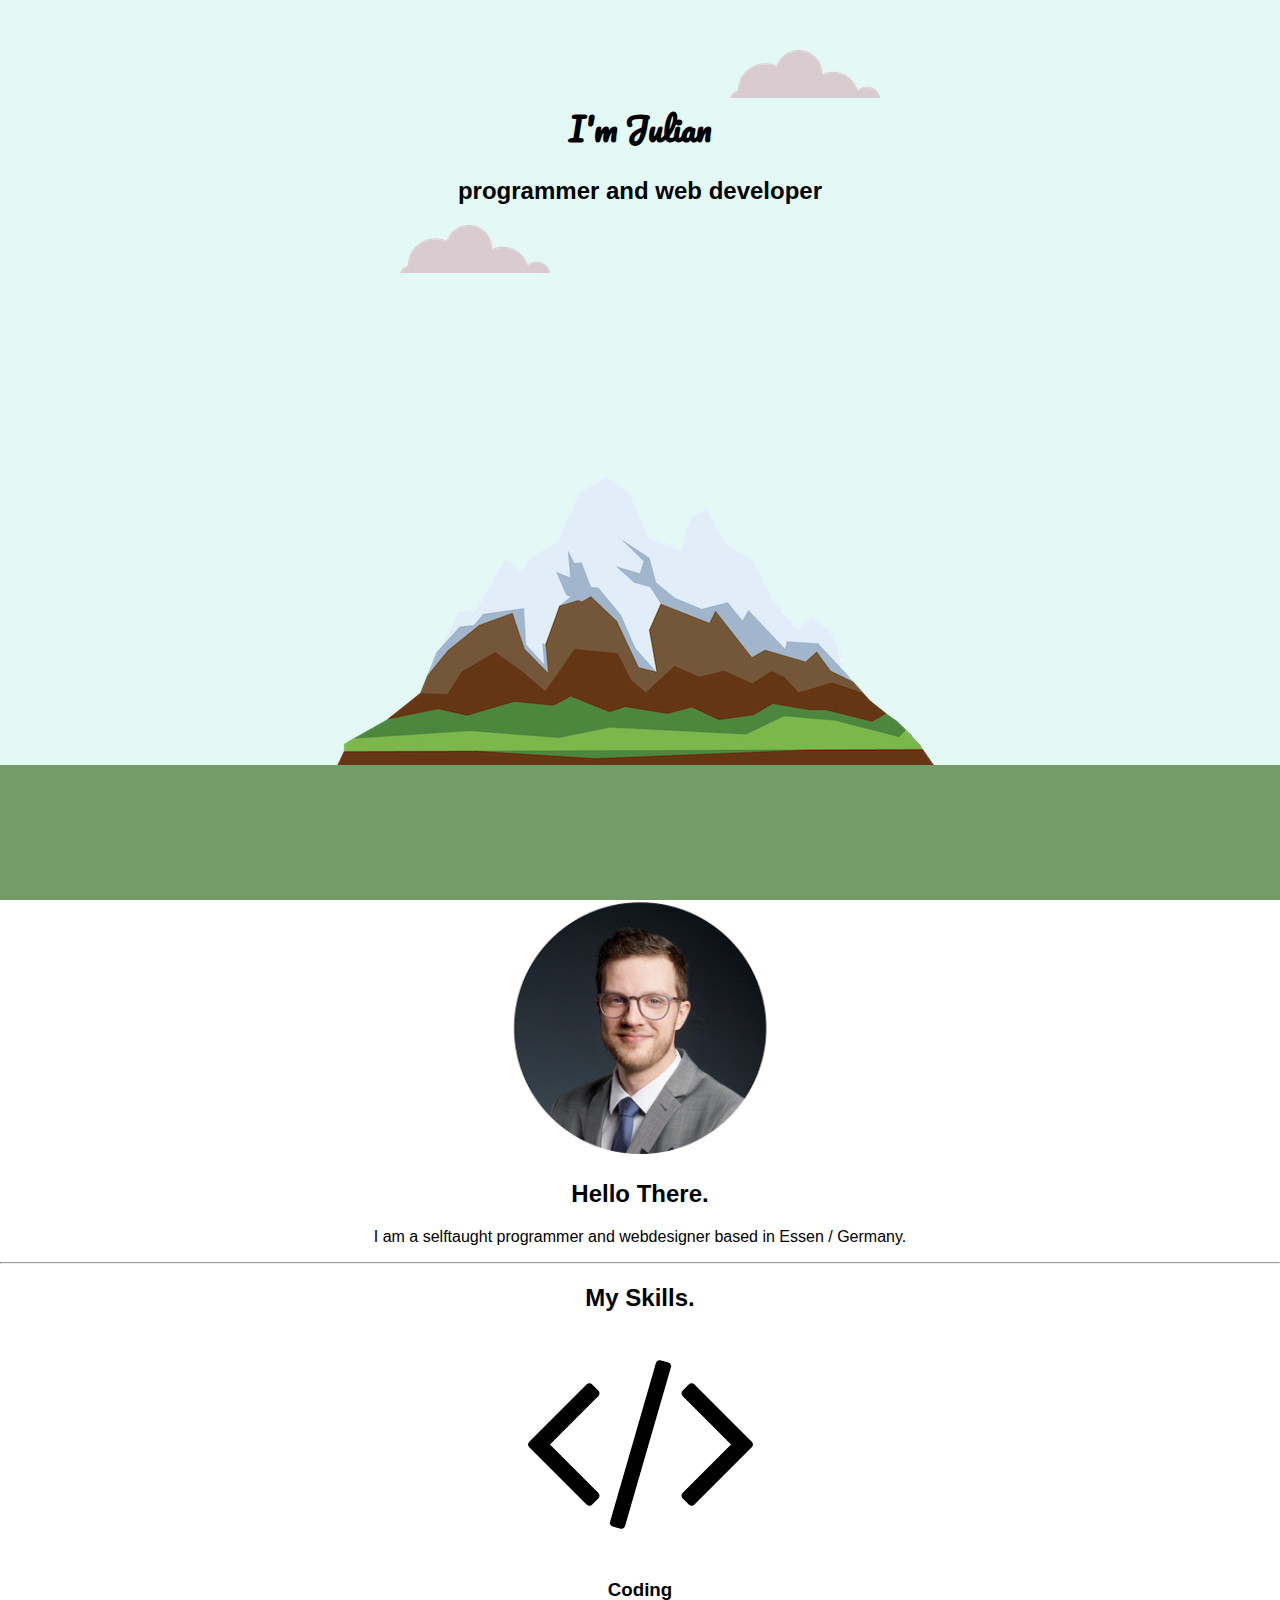
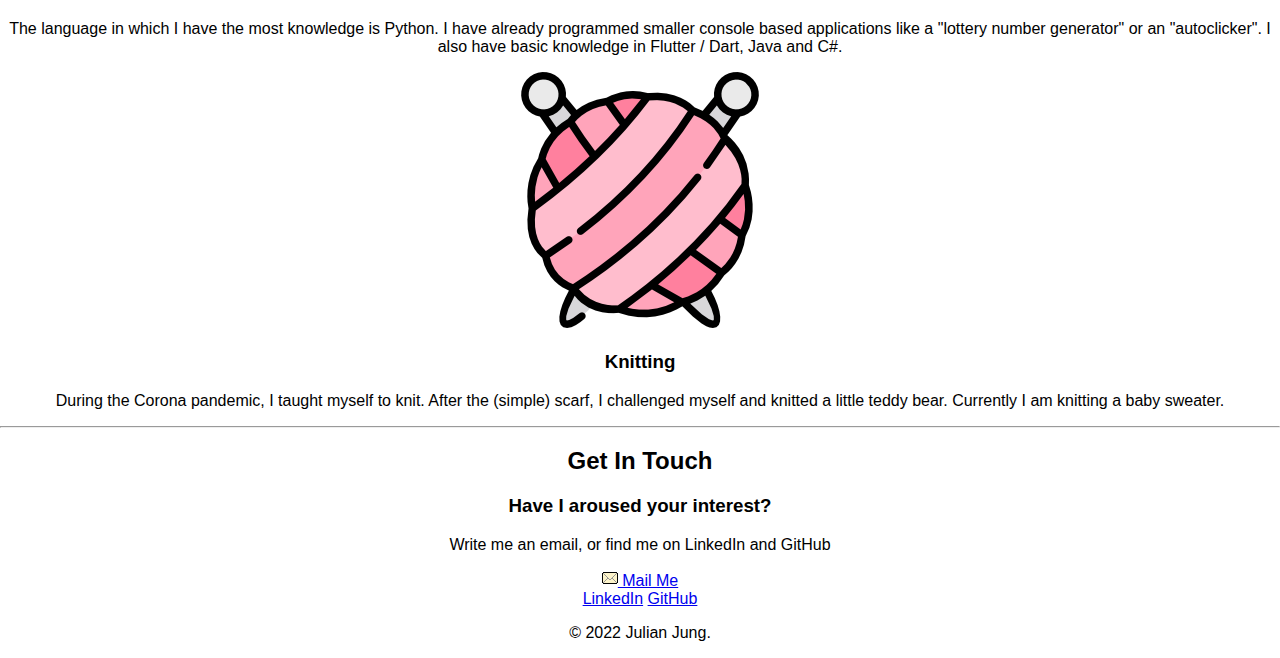
==== CSS - My Site/index.html @ 259ab979 "Update index.html" ====
<!DOCTYPE html>
<html>

<head>
  <meta charset="utf-8">
  <title>Julian Jung</title>
  <link rel="stylesheet" href="css/styles.css">
  <link rel="icon" href="images/favicon.ico">
  <link rel="preconnect" href="https://fonts.googleapis.com">
  <link rel="preconnect" href="https://fonts.gstatic.com" crossorigin>
  <link href="https://fonts.googleapis.com/css2?family=Pacifico&display=swap" rel="stylesheet">
</head>

<body>
  <div class="top-container">
    <img class="top-cloud" src="images/cloud.png" alt="">
    <h1>I'm Julian</h1>
    <h2>programmer and web developer</h2>
    <img class="bot-cloud" src="images/cloud.png" alt="">
    <img class="mountain" src="images/mountain.png" alt="">
    <div class="land"> </div>
  </div>
  <div class="middle-container">
    <div class="profile">
      <img class="profile-img" src="images/profile.png" alt="profile-img">
      <h2>Hello There.</h2>
      <p>I am a selftaught programmer and webdesigner based in Essen / Germany.</p>
    </div>
    <hr>
    <div class="skills">
      <h2>My Skills.</h2>
      <div class="skill-row">
        <img class="code-img" src="images/code.png" alt="skill-img">
        <h3>Coding</h3>
        <p>The language in which I have the most knowledge is Python.
          I have already programmed smaller console based applications like a "lottery number generator" or an "autoclicker".
          I also have basic knowledge in Flutter / Dart, Java and C#.</p>
      </div>
      <div class="skill-row">
        <img class="" src="images/knitting.png" alt="ball-of-wool">
        <h3>Knitting</h3>
        <p>During the Corona pandemic, I taught myself to knit.
          After the (simple) scarf, I challenged myself and knitted a little teddy bear.
          Currently I am knitting a baby sweater.</p>
      </div>
    </div>
    <hr>
    <div class="contact-me">
      <h2>Get In Touch</h2>
      <h3>Have I aroused your interest?</h3>
      <p>Write me an email, or find me on LinkedIn and GitHub</p>
      <a class="btn" href="mailto:name@email.com">
        <img src="images/mail.ico" alt="">
        Mail Me
      </a>
    </div>
  </div>
  <div class="bottom-container">
    <a class="footer-link" href="https://www.linkedin.com/">LinkedIn</a>
    <a class="footer-link" href="https://github.com/KingJules92">GitHub</a>
    <p>© 2022 Julian Jung.</p>
  </div>

</body>

</html>
---- CSS - My Site/css/styles.css ----
body {
  margin: 0;
  text-align: center;
  font-family: tahoma, sans-serif;
}

h1 {
  margin-top: 0;
  padding-top: 100px;
  font-family: 'Pacifico', cursive;
}

.top-container {
  background-color: #E4F9F5;
  margin-left: 0;
  margin-right: 0;
  position: relative;
  height: 100vh;
}

.mountain {
  position: absolute;
  bottom: 15vh;
  right: 27vw;
}

.land {
  height: 15vh;
  width: 100%;
  background: #739C69;
  position: absolute;
  bottom: 0;
}

.bot-cloud {
  position: absolute;
  left: 400px;
}

.top-cloud {
  position: absolute;
  right: 400px;
  top: 50px;
}

.profile-img {
  height: 256px;
}

.python-img {
  width: 256px
}

/* Colors:
#E4F9F5
#30E3CA
#11999E
#40514E
*/
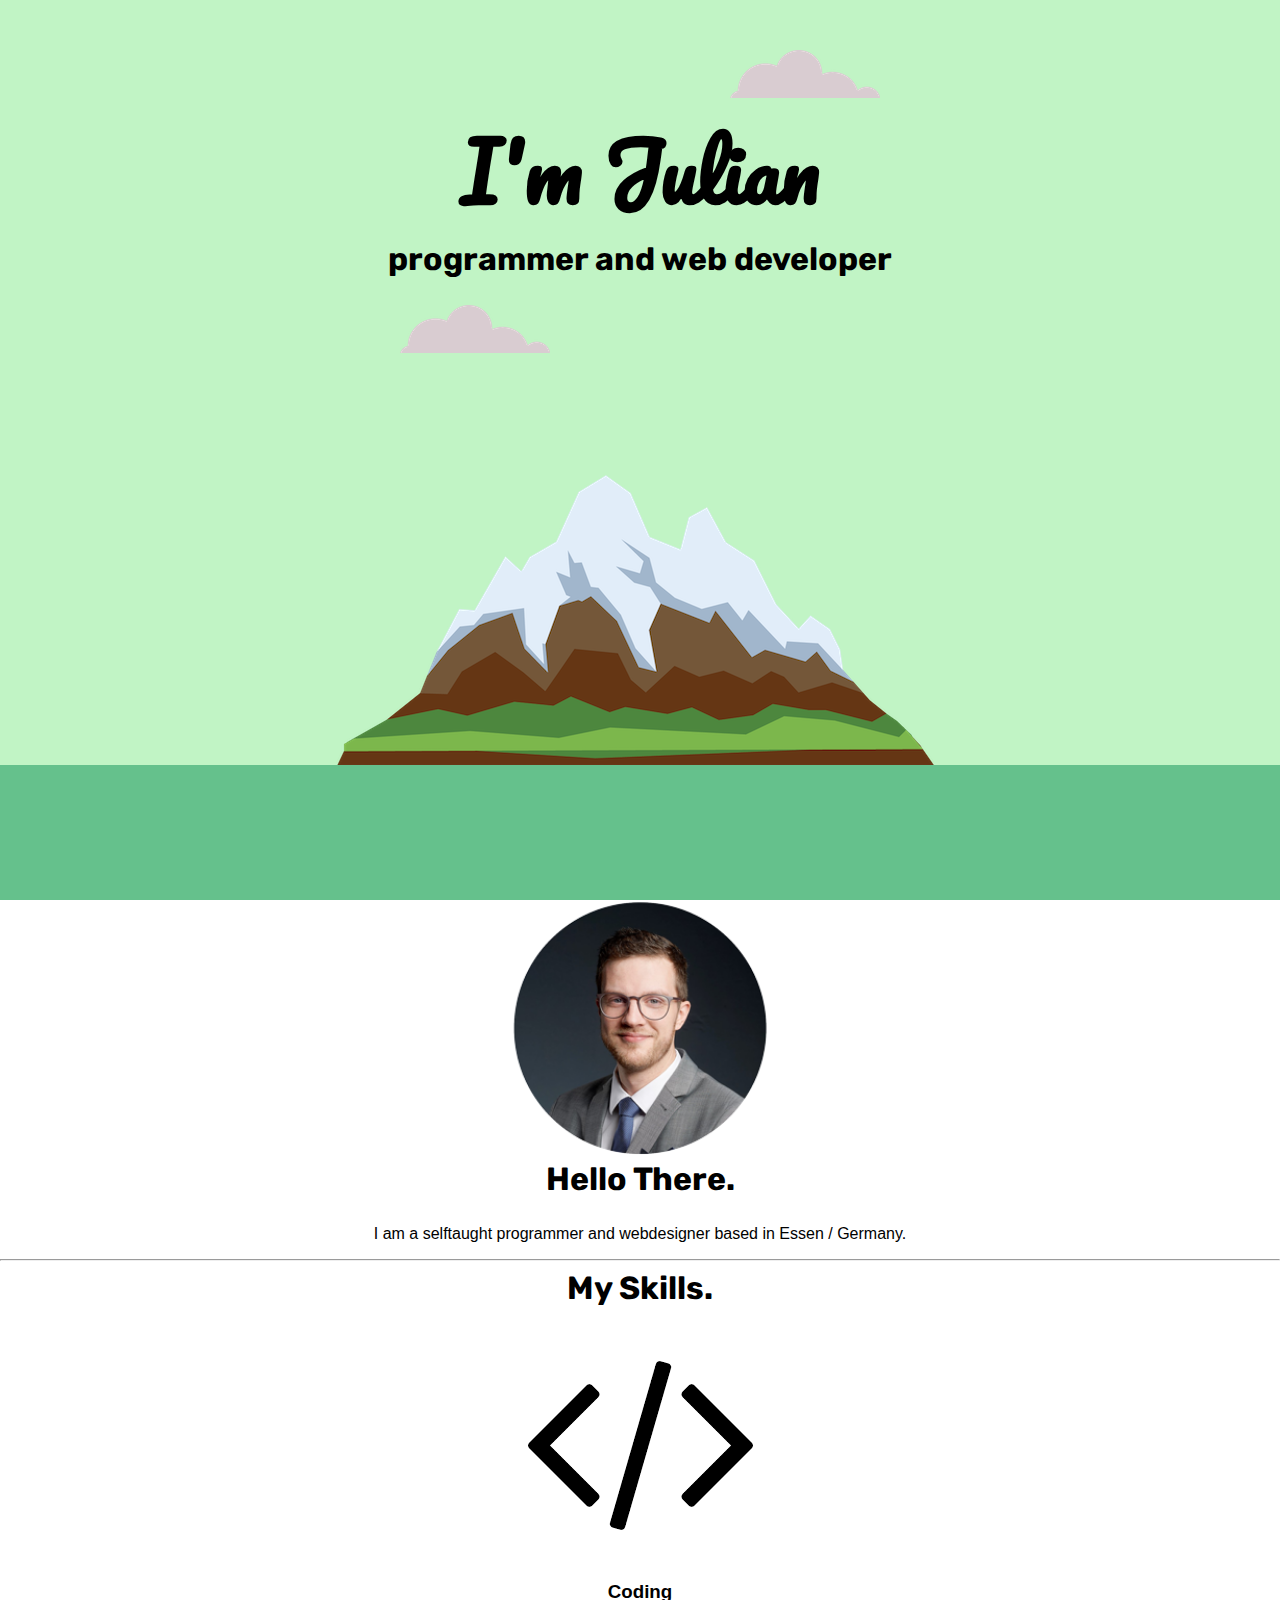
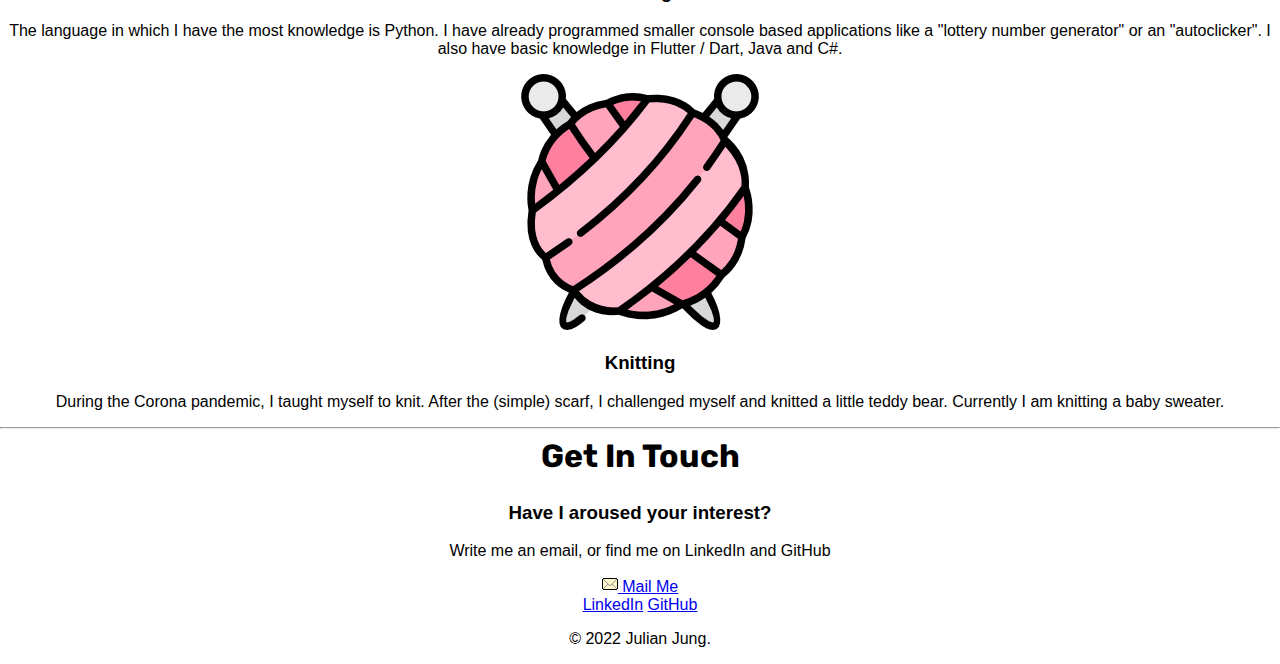
==== commit 61df8b14: "Fonts" ====
--- a/CSS - My Site/index.html
+++ b/CSS - My Site/index.html
@@ -9,7 +9,7 @@
   <link rel="preconnect" href="https://fonts.googleapis.com">
   <link rel="preconnect" href="https://fonts.gstatic.com" crossorigin>
   <link href="https://fonts.googleapis.com/css2?family=Pacifico&display=swap" rel="stylesheet">
-</head>
+  <link href="https://fonts.googleapis.com/css2?family=Rubik&display=swap" rel="stylesheet"></head>
 
 <body>
   <div class="top-container">
--- a/CSS - My Site/css/styles.css
+++ b/CSS - My Site/css/styles.css
@@ -6,12 +6,20 @@
 
 h1 {
   margin-top: 0;
+  margin-bottom: 0;
   padding-top: 100px;
   font-family: 'Pacifico', cursive;
+  font-size: 5em;
+}
+
+h2 {
+  margin-top: 0;
+  font-family: 'Rubik', sans-serif;
+  font-size: 2em;
 }
 
 .top-container {
-  background-color: #E4F9F5;
+  background-color: #C1F4C5;
   margin-left: 0;
   margin-right: 0;
   position: relative;
@@ -27,7 +35,7 @@
 .land {
   height: 15vh;
   width: 100%;
-  background: #739C69;
+  background: #65C18C;
   position: absolute;
   bottom: 0;
 }
@@ -52,8 +60,8 @@
 }
 
 /* Colors:
-#E4F9F5
-#30E3CA
-#11999E
-#40514E
+#65C18C
+#C1F4C5
+#FFBED8
+#FF7BA9
 */
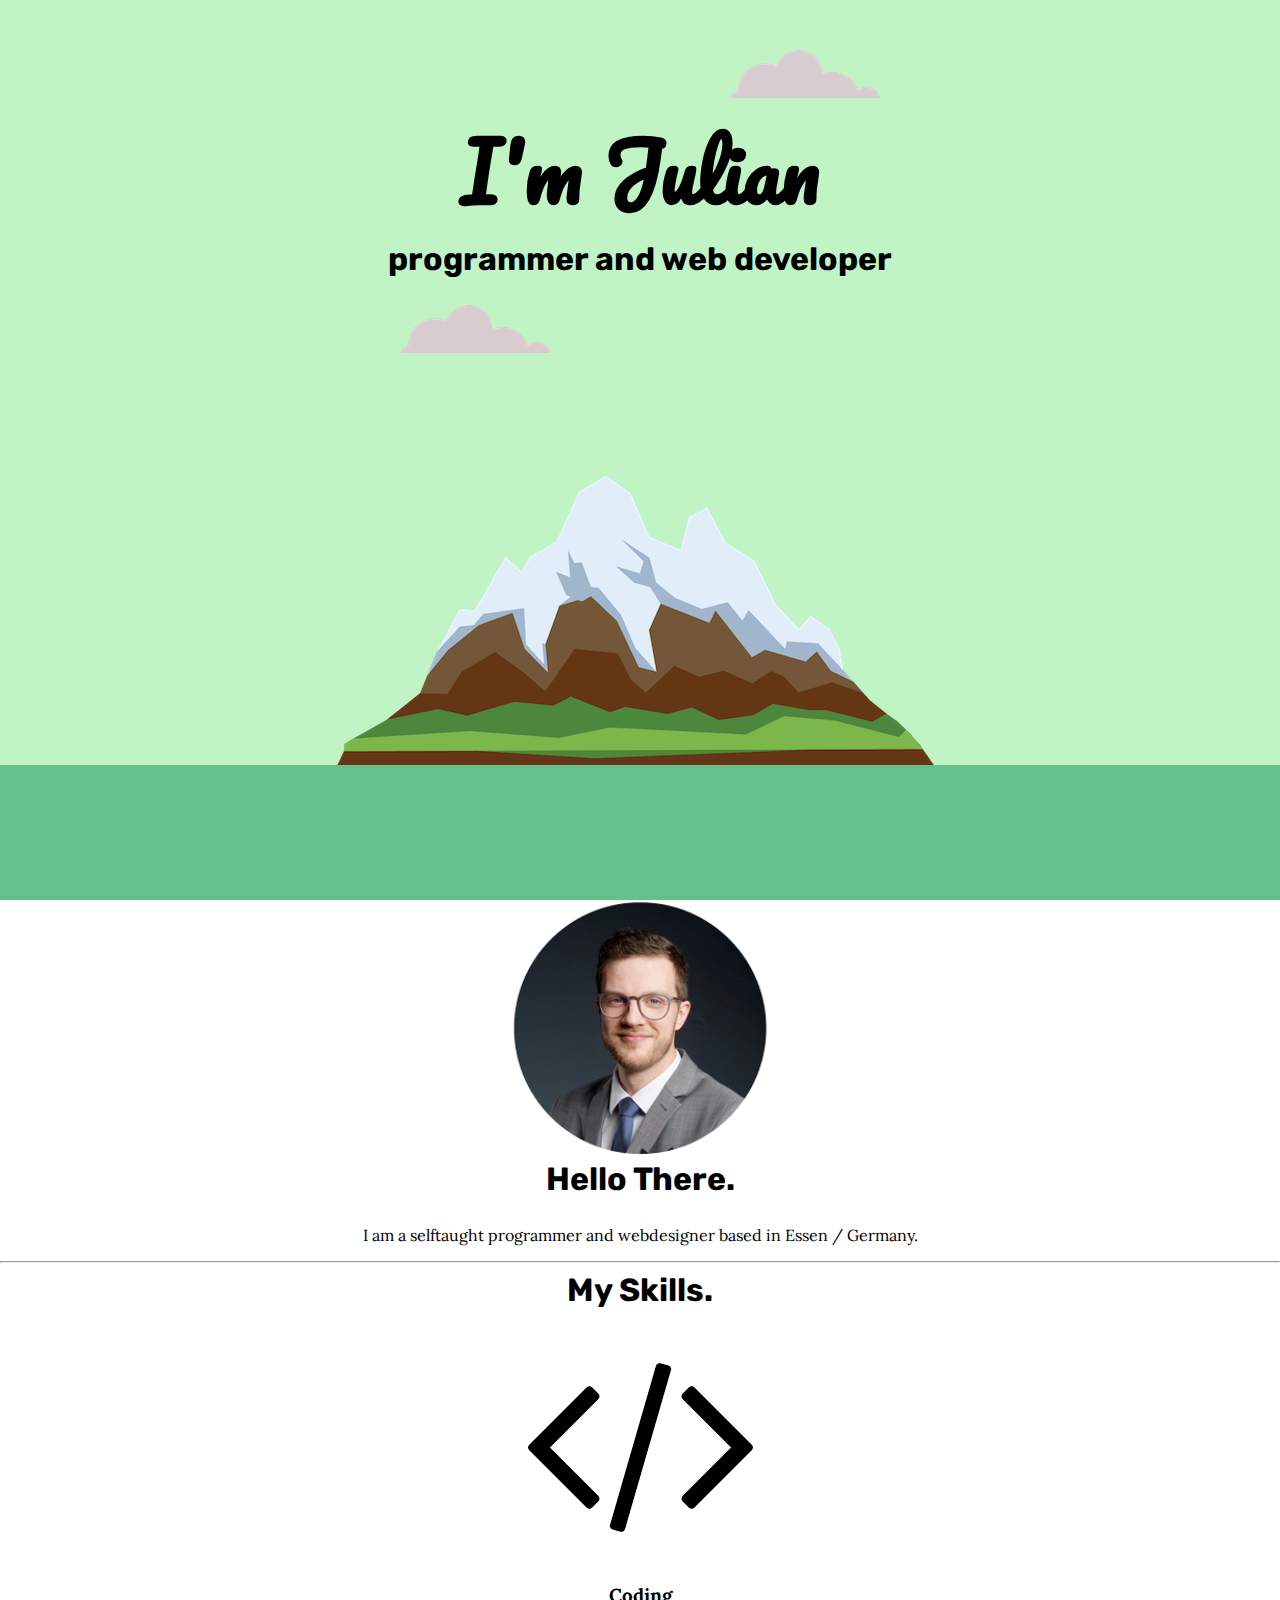
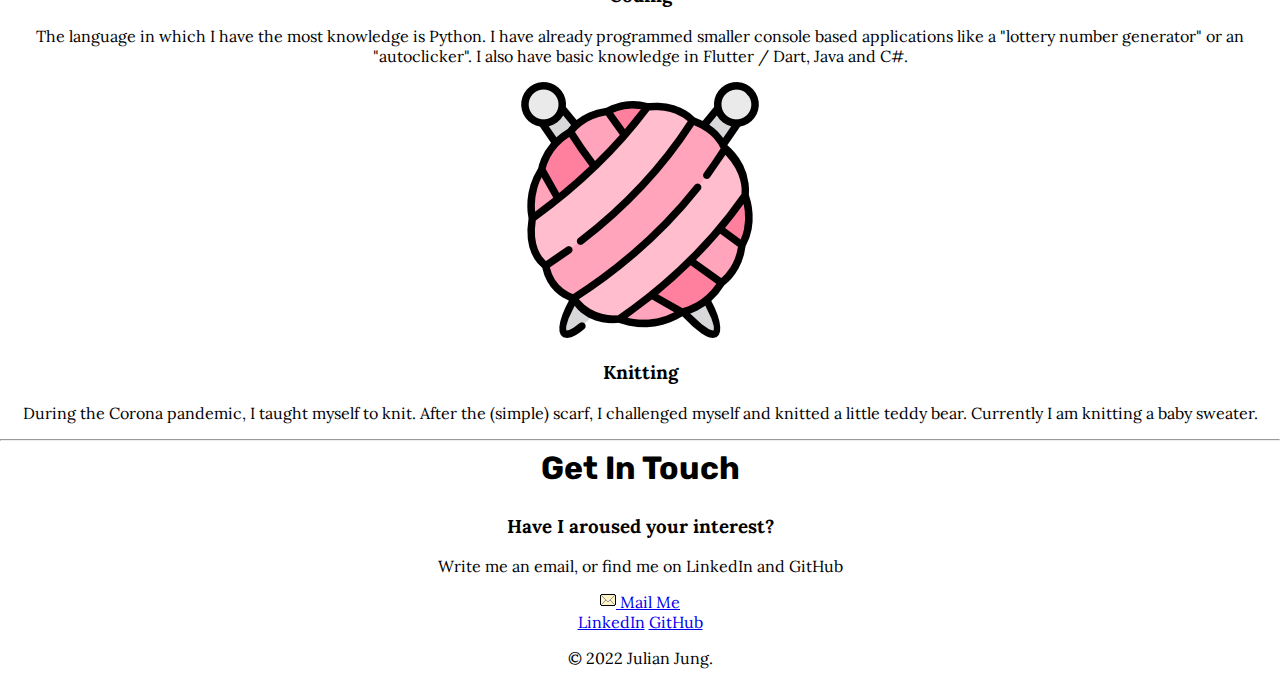
==== commit 05e00770: "More Fonts" ====
--- a/CSS - My Site/index.html
+++ b/CSS - My Site/index.html
@@ -9,7 +9,10 @@
   <link rel="preconnect" href="https://fonts.googleapis.com">
   <link rel="preconnect" href="https://fonts.gstatic.com" crossorigin>
   <link href="https://fonts.googleapis.com/css2?family=Pacifico&display=swap" rel="stylesheet">
-  <link href="https://fonts.googleapis.com/css2?family=Rubik&display=swap" rel="stylesheet"></head>
+  <link href="https://fonts.googleapis.com/css2?family=Rubik&display=swap" rel="stylesheet">
+  <link href="https://fonts.googleapis.com/css2?family=Lora&display=swap" rel="stylesheet">
+
+</head>
 
 <body>
   <div class="top-container">
--- a/CSS - My Site/css/styles.css
+++ b/CSS - My Site/css/styles.css
@@ -1,7 +1,7 @@
 body {
   margin: 0;
   text-align: center;
-  font-family: tahoma, sans-serif;
+  font-family: 'Lora', serif;
 }
 
 h1 {
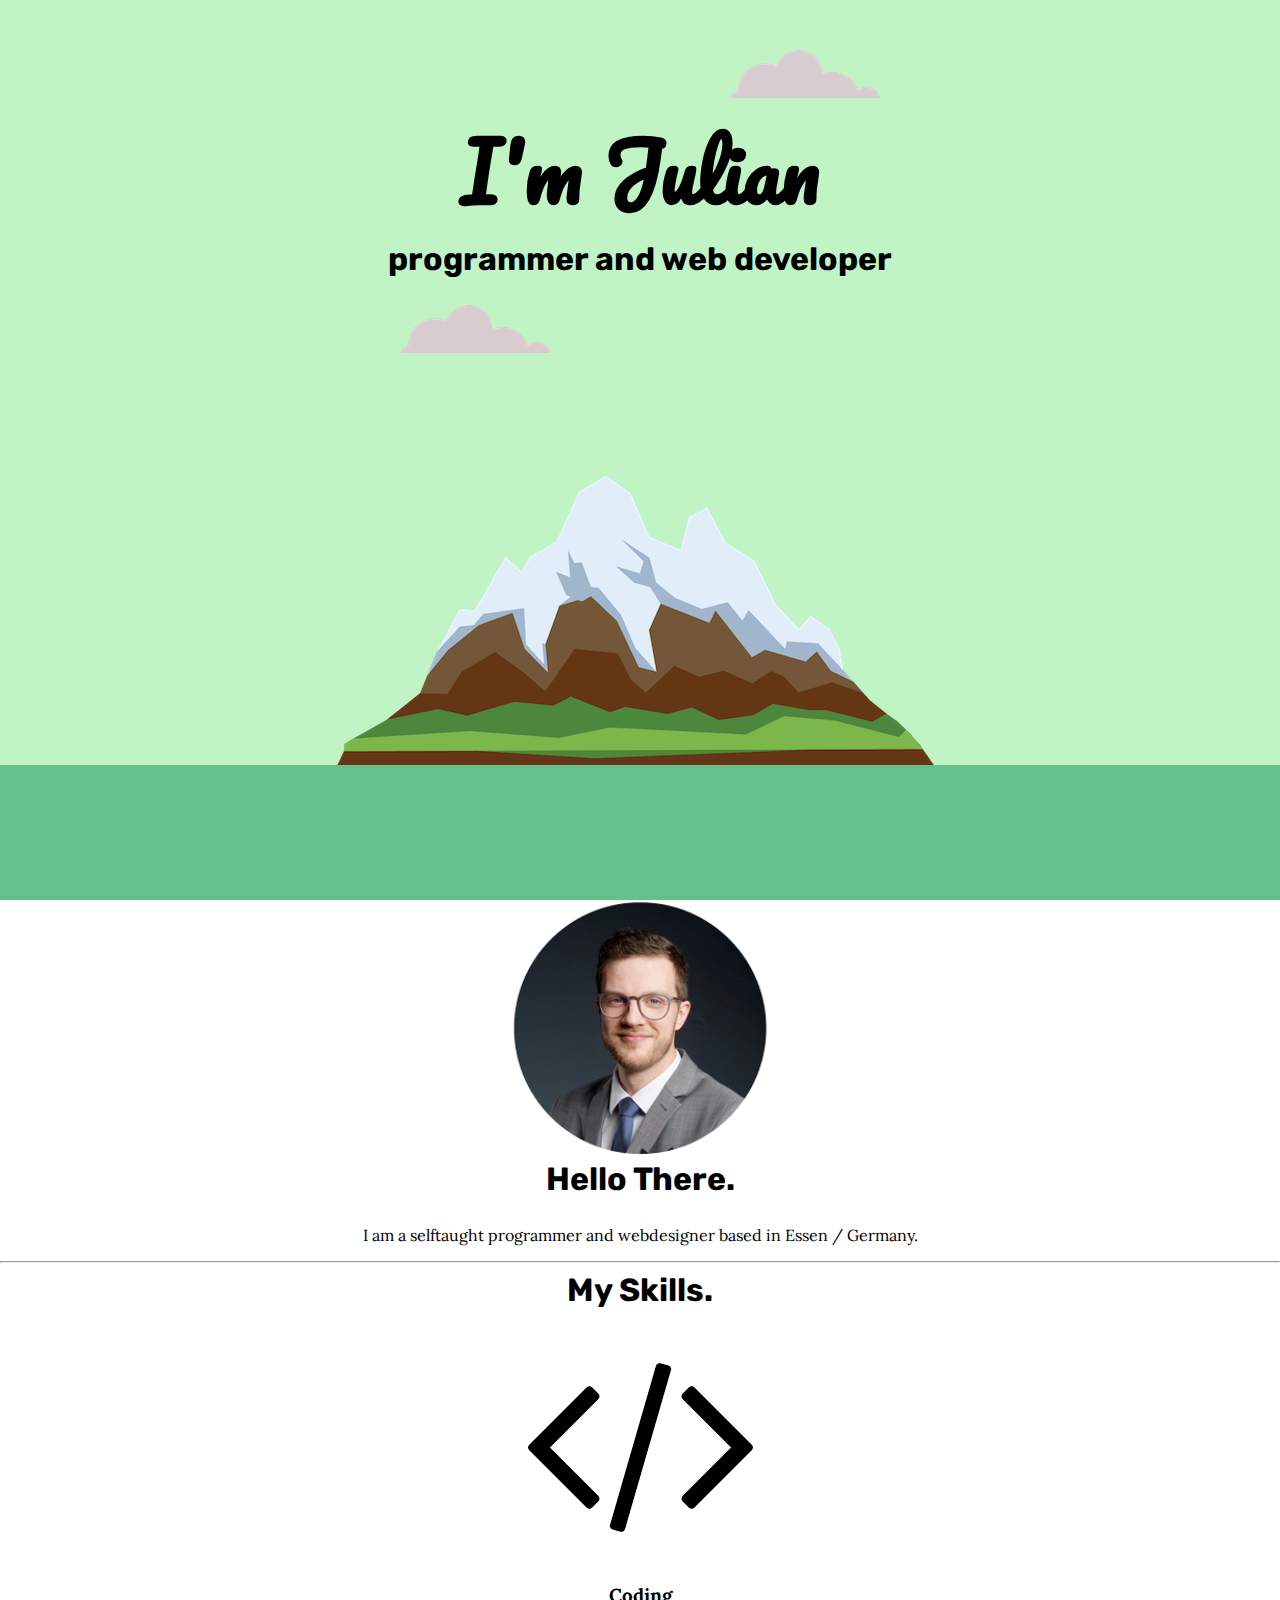
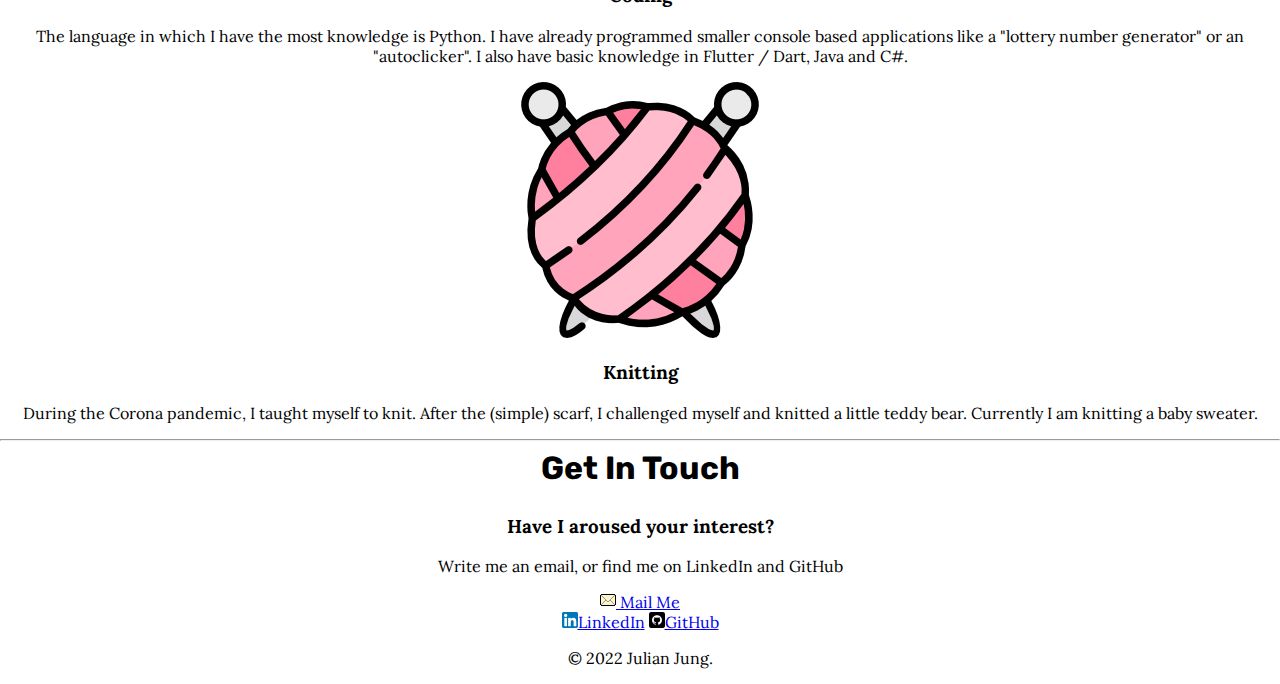
==== commit 056e7a0a: "Icons" ====
--- a/CSS - My Site/index.html
+++ b/CSS - My Site/index.html
@@ -5,7 +5,7 @@
   <meta charset="utf-8">
   <title>Julian Jung</title>
   <link rel="stylesheet" href="css/styles.css">
-  <link rel="icon" href="images/favicon.ico">
+  <link rel="icon" href="images/icons/favicon.ico">
   <link rel="preconnect" href="https://fonts.googleapis.com">
   <link rel="preconnect" href="https://fonts.gstatic.com" crossorigin>
   <link href="https://fonts.googleapis.com/css2?family=Pacifico&display=swap" rel="stylesheet">
@@ -53,14 +53,14 @@
       <h3>Have I aroused your interest?</h3>
       <p>Write me an email, or find me on LinkedIn and GitHub</p>
       <a class="btn" href="mailto:name@email.com">
-        <img src="images/mail.ico" alt="">
+        <img src="images/icons/mail.ico" alt="">
         Mail Me
       </a>
     </div>
   </div>
   <div class="bottom-container">
-    <a class="footer-link" href="https://www.linkedin.com/">LinkedIn</a>
-    <a class="footer-link" href="https://github.com/KingJules92">GitHub</a>
+    <a class="footer-link" href="https://www.linkedin.com/"><img src="images/icons/linkedin.png" alt="">LinkedIn</a>
+    <a class="footer-link" href="https://github.com/KingJules92"><img src="images/icons/github.png" alt="">GitHub</a>
     <p>© 2022 Julian Jung.</p>
   </div>
 
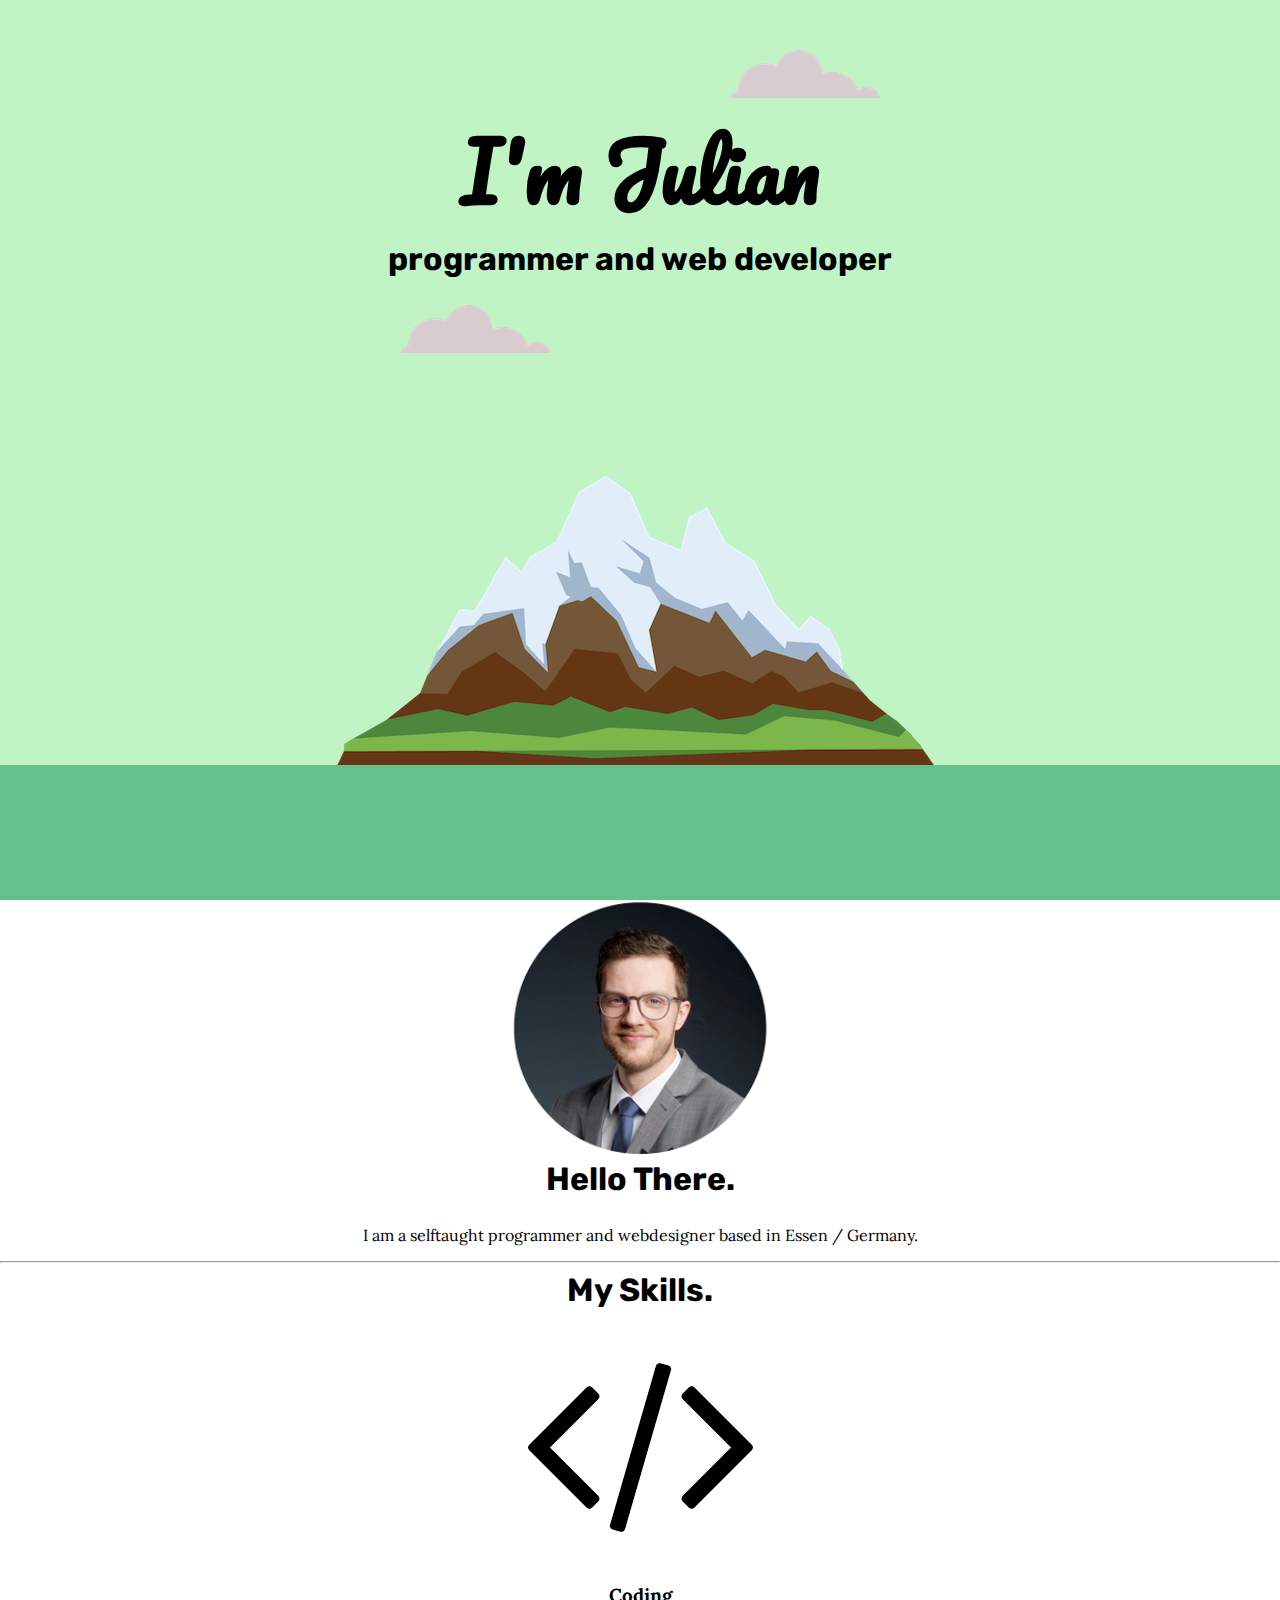
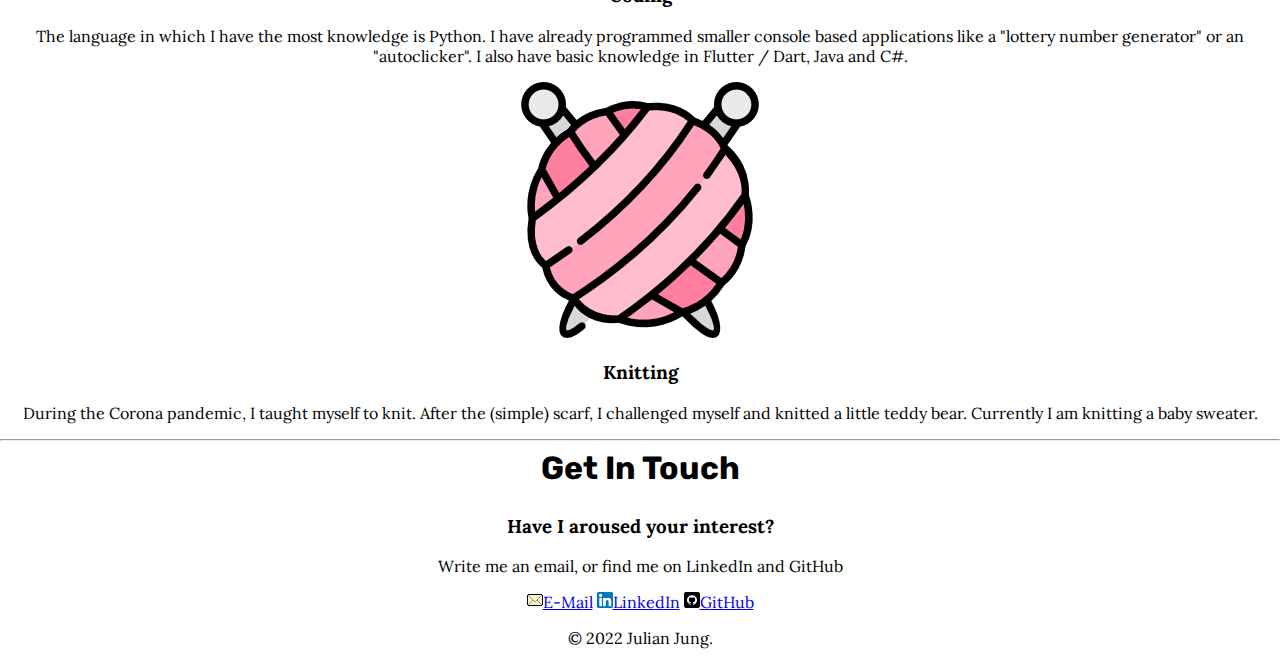
==== commit 3f36f088: "Update index.html" ====
--- a/CSS - My Site/index.html
+++ b/CSS - My Site/index.html
@@ -52,13 +52,10 @@
       <h2>Get In Touch</h2>
       <h3>Have I aroused your interest?</h3>
       <p>Write me an email, or find me on LinkedIn and GitHub</p>
-      <a class="btn" href="mailto:name@email.com">
-        <img src="images/icons/mail.ico" alt="">
-        Mail Me
-      </a>
     </div>
   </div>
   <div class="bottom-container">
+    <a class="btn" href="mailto:name@email.com"> <img src="images/icons/mail.ico" alt="">E-Mail</a>
     <a class="footer-link" href="https://www.linkedin.com/"><img src="images/icons/linkedin.png" alt="">LinkedIn</a>
     <a class="footer-link" href="https://github.com/KingJules92"><img src="images/icons/github.png" alt="">GitHub</a>
     <p>© 2022 Julian Jung.</p>
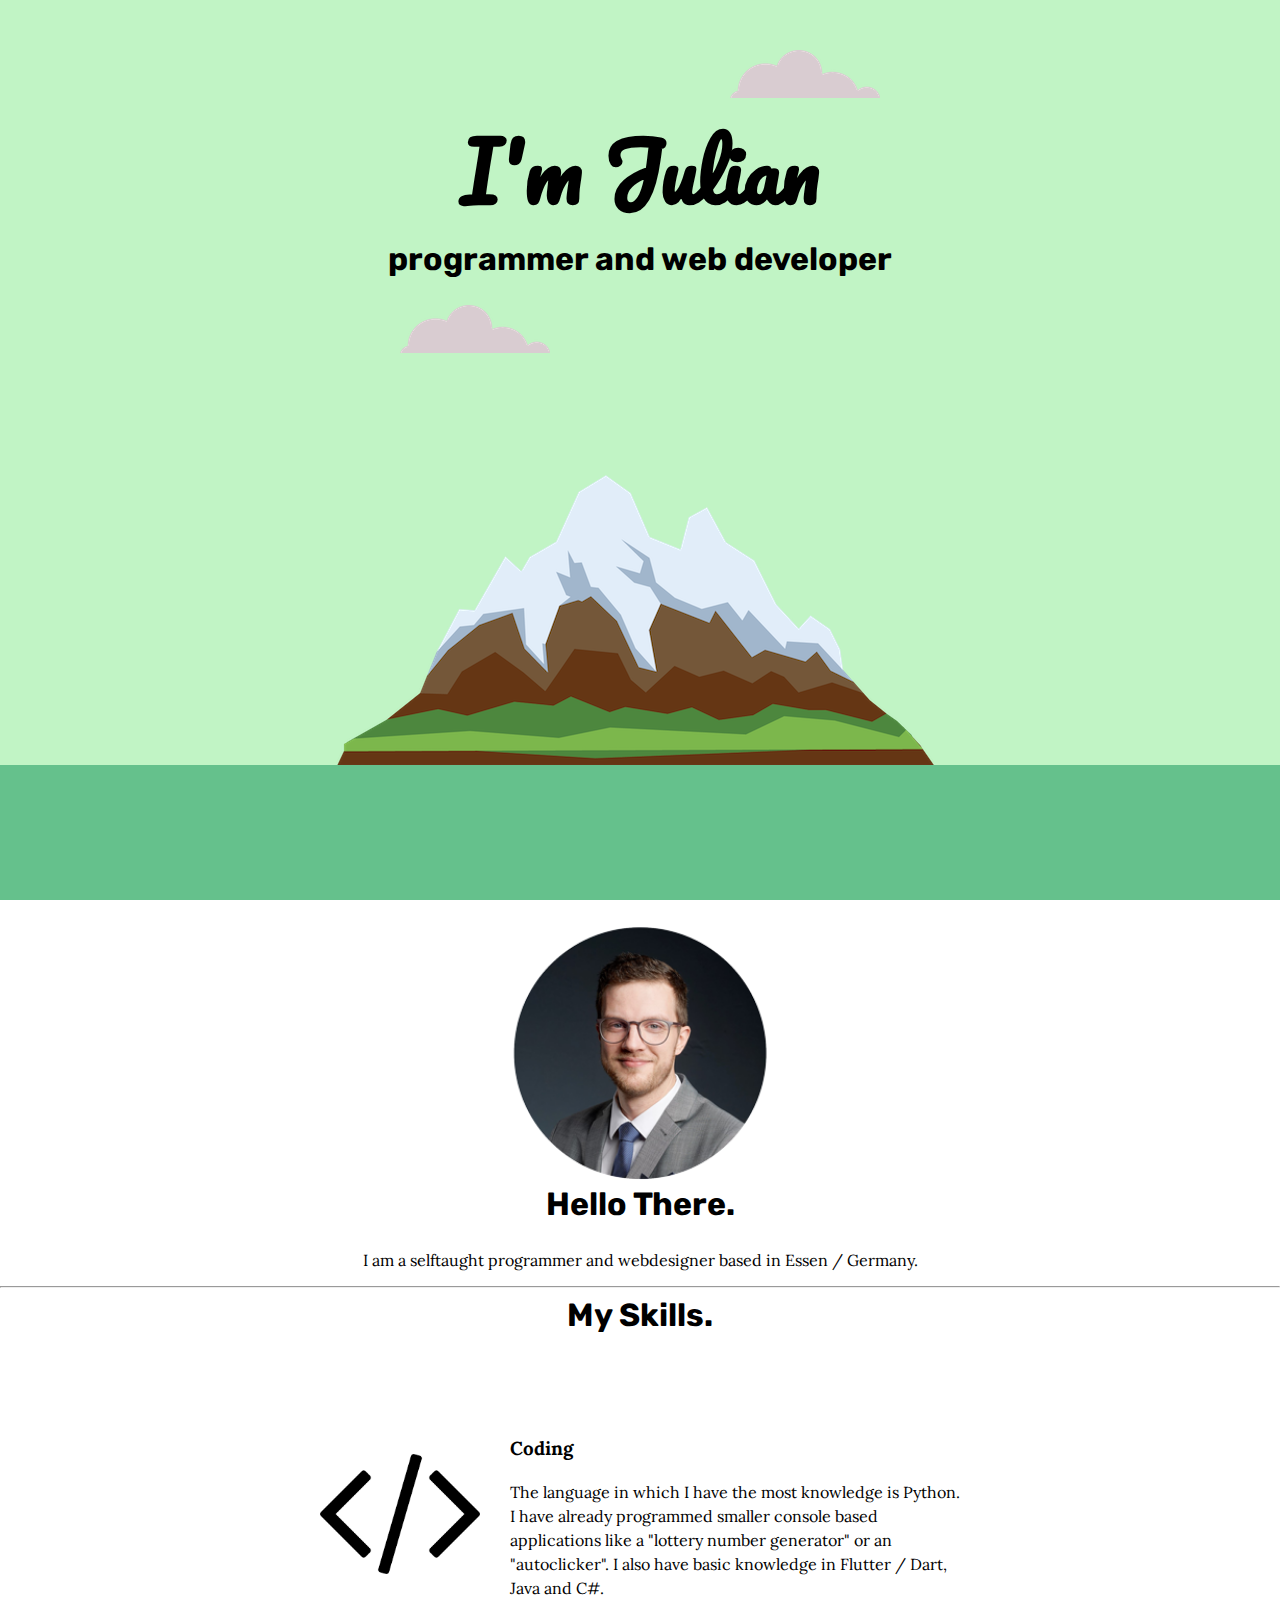
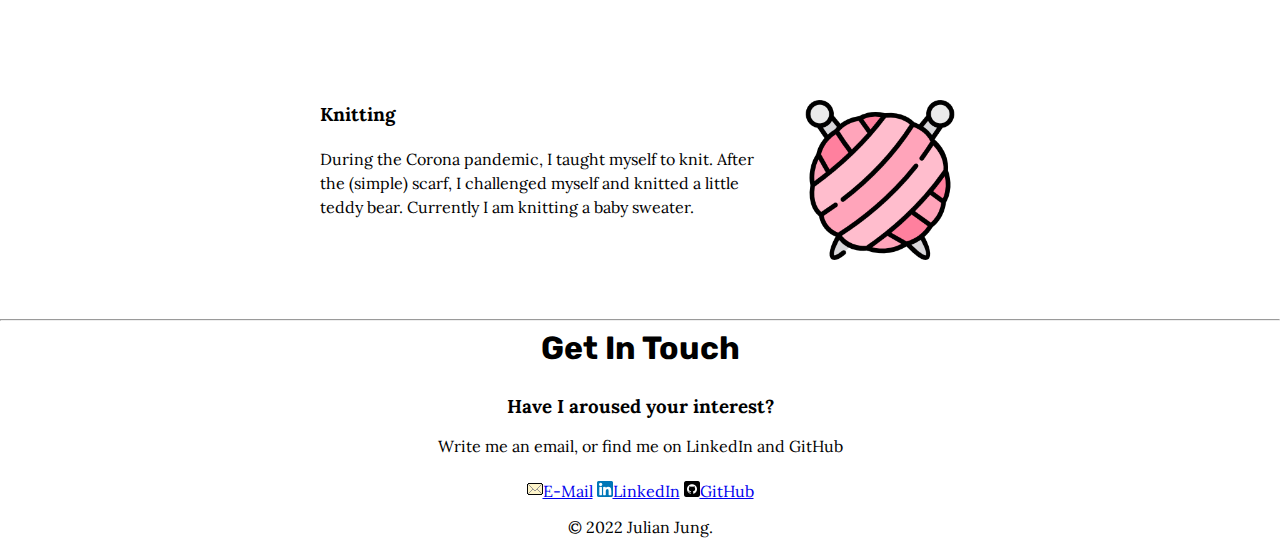
==== commit 4d26602e: "tweaking the page" ====
--- a/CSS - My Site/index.html
+++ b/CSS - My Site/index.html
@@ -35,14 +35,14 @@
       <div class="skill-row">
         <img class="code-img" src="images/code.png" alt="skill-img">
         <h3>Coding</h3>
-        <p>The language in which I have the most knowledge is Python.
+        <p class="skill-text">The language in which I have the most knowledge is Python.
           I have already programmed smaller console based applications like a "lottery number generator" or an "autoclicker".
           I also have basic knowledge in Flutter / Dart, Java and C#.</p>
       </div>
       <div class="skill-row">
-        <img class="" src="images/knitting.png" alt="ball-of-wool">
+        <img class="knitting-img" src="images/knitting.png" alt="ball-of-wool">
         <h3>Knitting</h3>
-        <p>During the Corona pandemic, I taught myself to knit.
+        <p class="skill-text">During the Corona pandemic, I taught myself to knit.
           After the (simple) scarf, I challenged myself and knitted a little teddy bear.
           Currently I am knitting a baby sweater.</p>
       </div>
@@ -58,7 +58,7 @@
     <a class="btn" href="mailto:name@email.com"> <img src="images/icons/mail.ico" alt="">E-Mail</a>
     <a class="footer-link" href="https://www.linkedin.com/"><img src="images/icons/linkedin.png" alt="">LinkedIn</a>
     <a class="footer-link" href="https://github.com/KingJules92"><img src="images/icons/github.png" alt="">GitHub</a>
-    <p>© 2022 Julian Jung.</p>
+    <p class="copyright">© 2022 Julian Jung.</p>
   </div>
 
 </body>
--- a/CSS - My Site/css/styles.css
+++ b/CSS - My Site/css/styles.css
@@ -1,3 +1,8 @@
+/*
+* {
+  outline: 1px solid #FFBED8;
+}
+*/
 body {
   margin: 0;
   text-align: center;
@@ -55,10 +60,36 @@
   height: 256px;
 }
 
-.python-img {
-  width: 256px
+.code-img {
+  width: 25%;
+  float: left;
+  margin-right: 30px;
 }
 
+.knitting-img {
+  width: 25%;
+  float: right;
+  margin-left: 30px
+}
+
+.skill-row {
+  width: 50%;
+  margin: 100px auto;
+  text-align: left;
+  line-height: 1.5;
+}
+.middle-container{
+  margin: 25px auto;
+}
+.bottom-container {
+  background-color: white;
+}
+
+.copyright{
+  margin: 0 auto;
+  padding: 16px 0;
+
+}
 /* Colors:
 #65C18C
 #C1F4C5
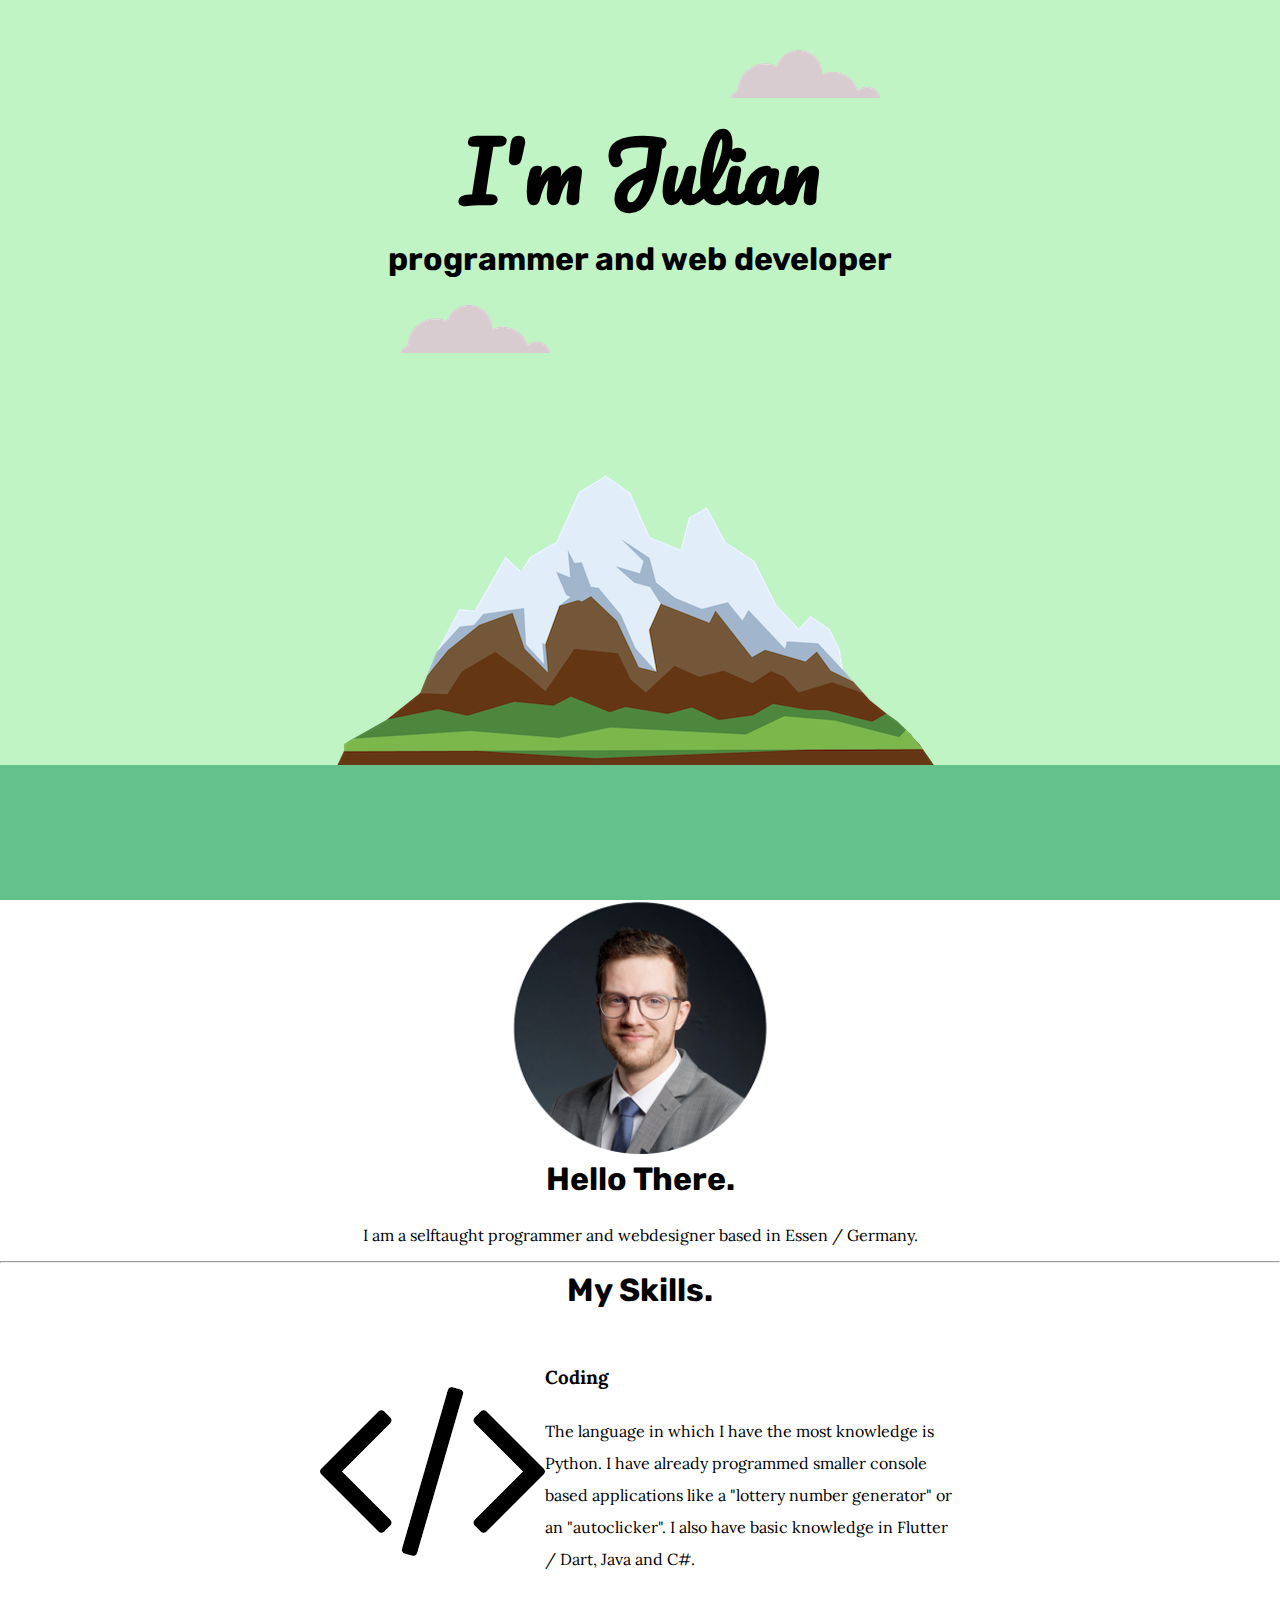
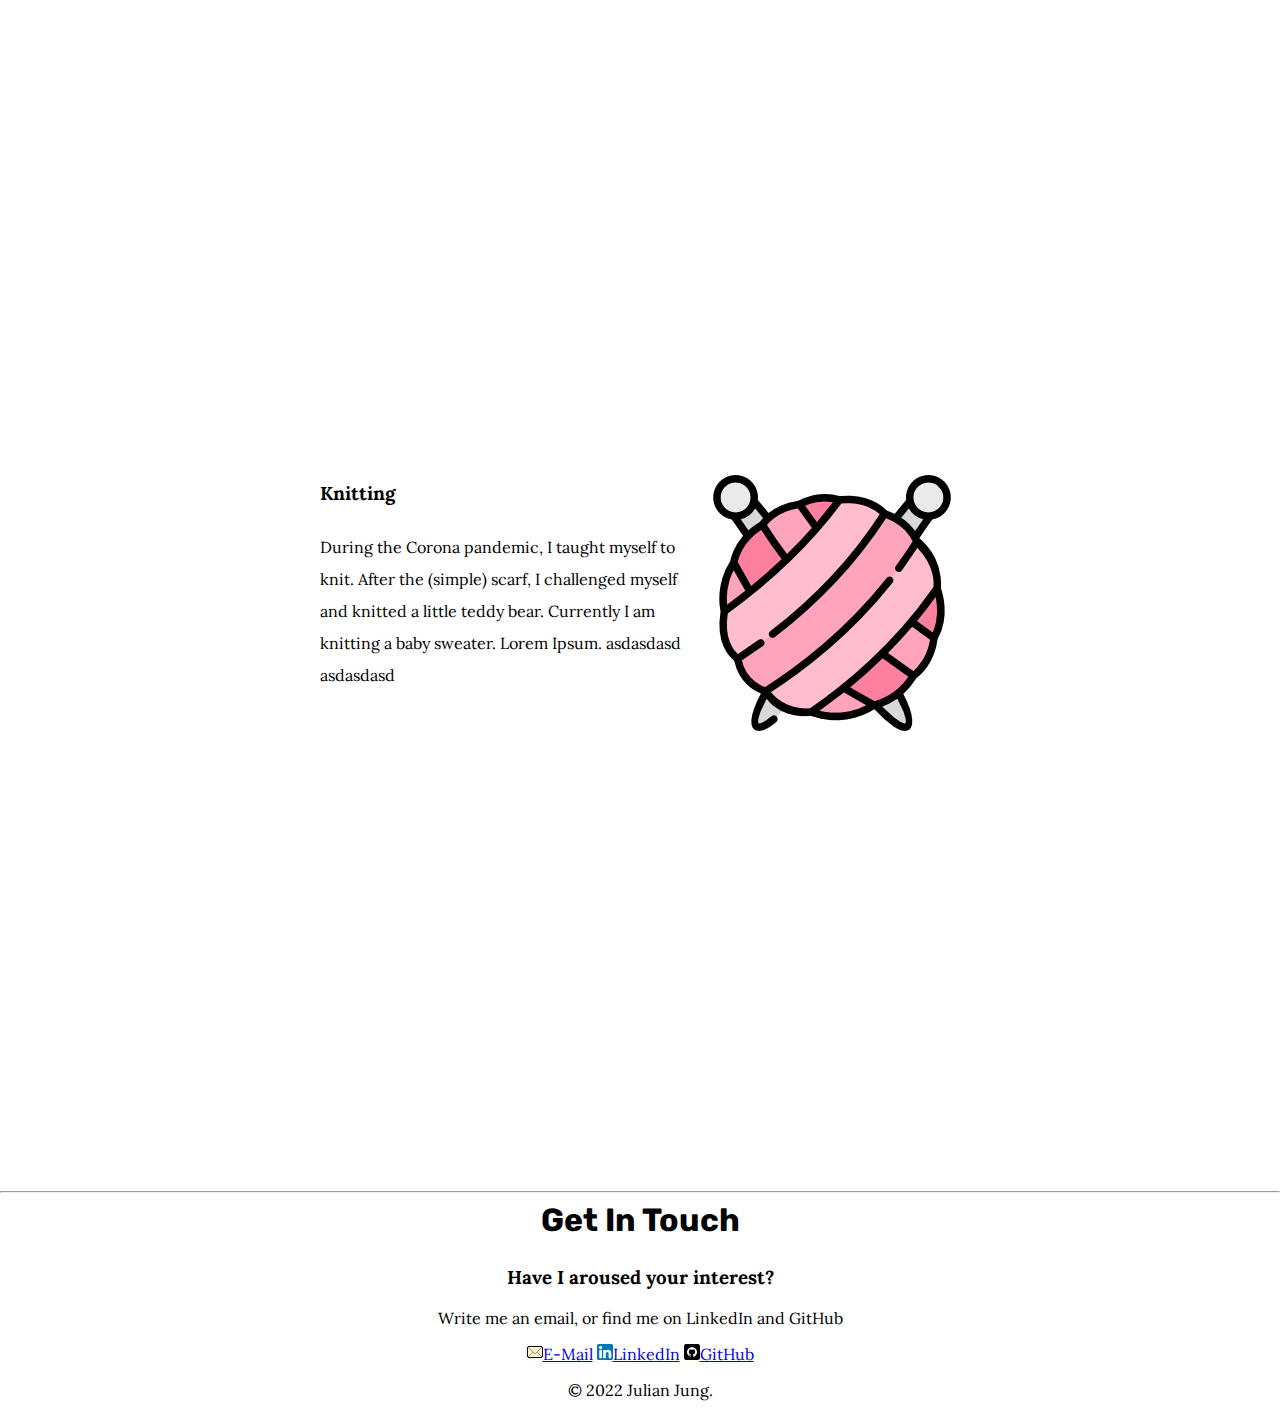
==== commit efaab1f1: "Bla" ====
--- a/CSS - My Site/index.html
+++ b/CSS - My Site/index.html
@@ -44,7 +44,10 @@
         <h3>Knitting</h3>
         <p class="skill-text">During the Corona pandemic, I taught myself to knit.
           After the (simple) scarf, I challenged myself and knitted a little teddy bear.
-          Currently I am knitting a baby sweater.</p>
+          Currently I am knitting a baby sweater.
+          Lorem Ipsum.
+        asdasdasd
+      asdasdasd</p>
       </div>
     </div>
     <hr>
--- a/CSS - My Site/css/styles.css
+++ b/CSS - My Site/css/styles.css
@@ -61,35 +61,31 @@
 }
 
 .code-img {
-  width: 25%;
+  height: 25%;
   float: left;
-  margin-right: 30px;
 }
 
 .knitting-img {
-  width: 25%;
-  float: right;
-  margin-left: 30px
+  height: 25%;
+  float:right;
 }
 
 .skill-row {
   width: 50%;
-  margin: 100px auto;
+  margin: 50px auto 500px auto;
   text-align: left;
-  line-height: 1.5;
-}
-.middle-container{
-  margin: 25px auto;
-}
-.bottom-container {
-  background-color: white;
+  line-height: 2;
 }
 
-.copyright{
+.middle-container {}
+
+.bottom-container {}
+
+.copyright {
   margin: 0 auto;
   padding: 16px 0;
+}
 
-}
 /* Colors:
 #65C18C
 #C1F4C5
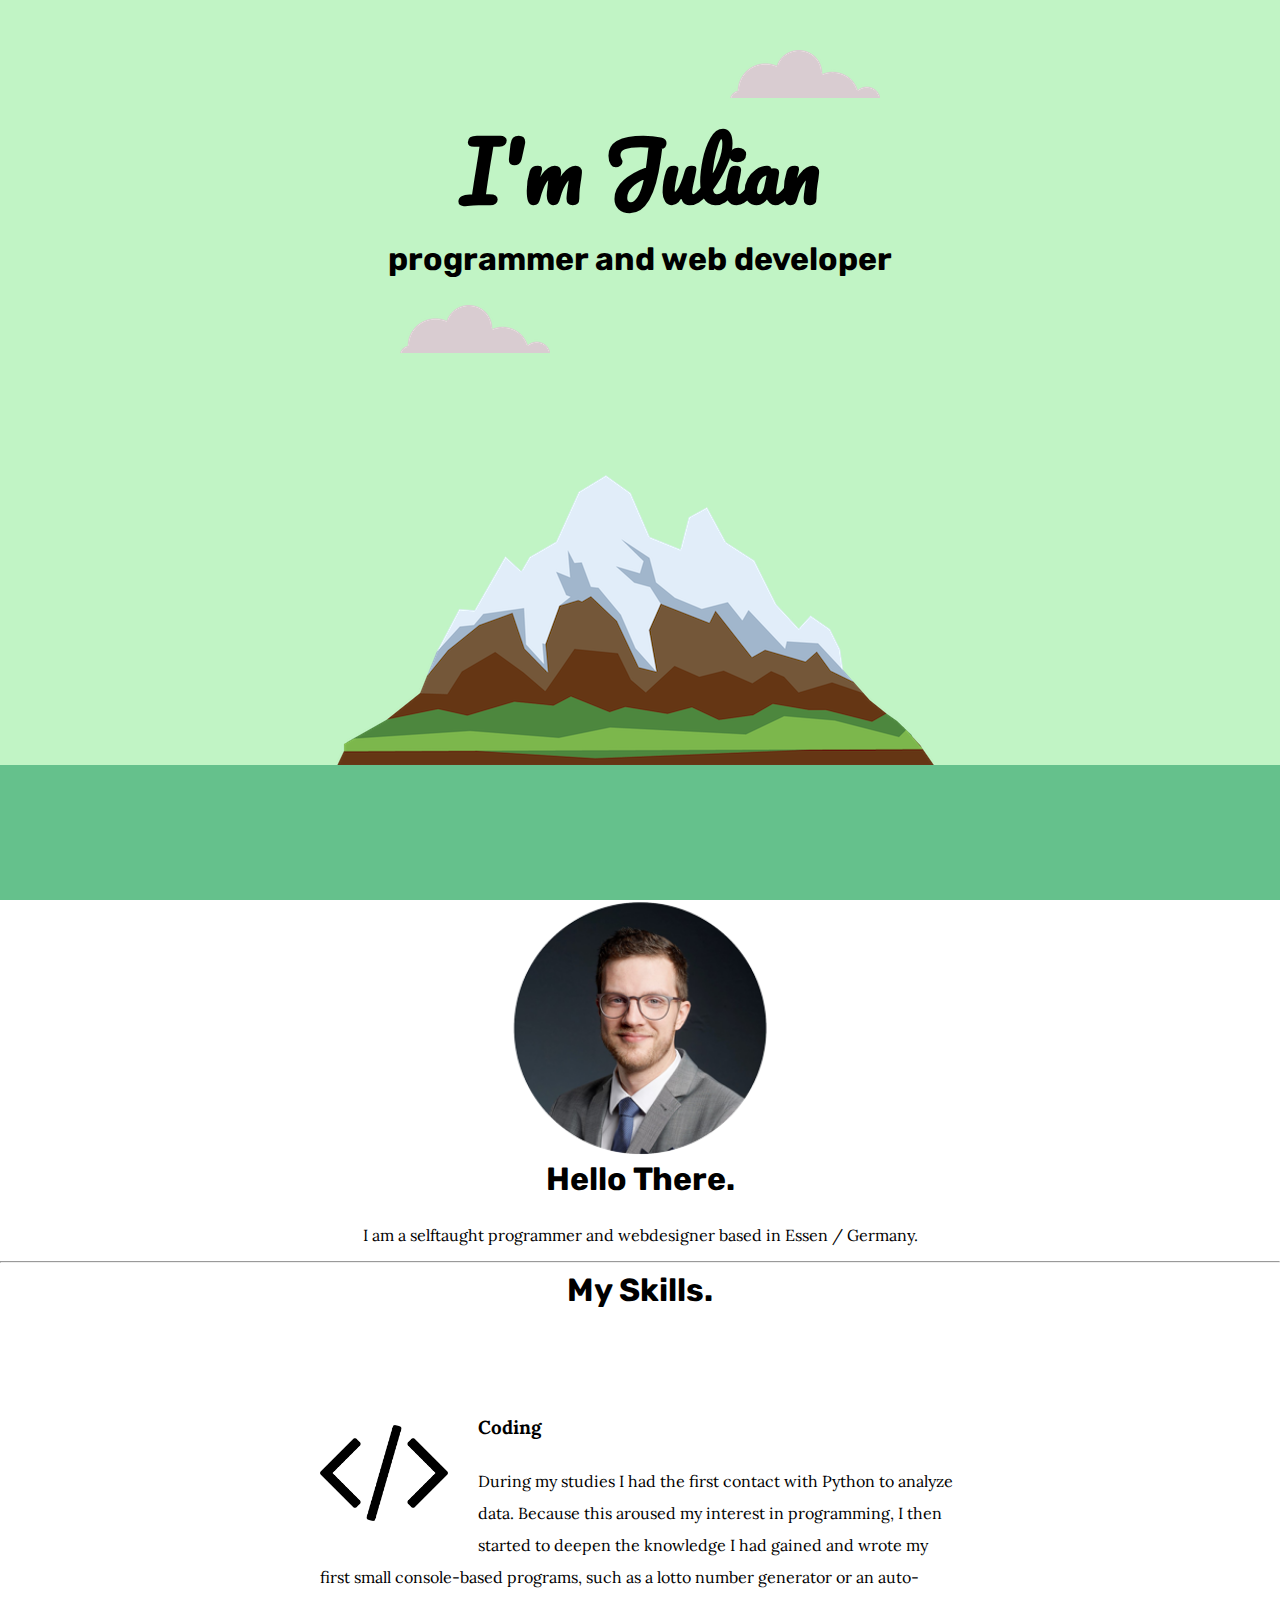
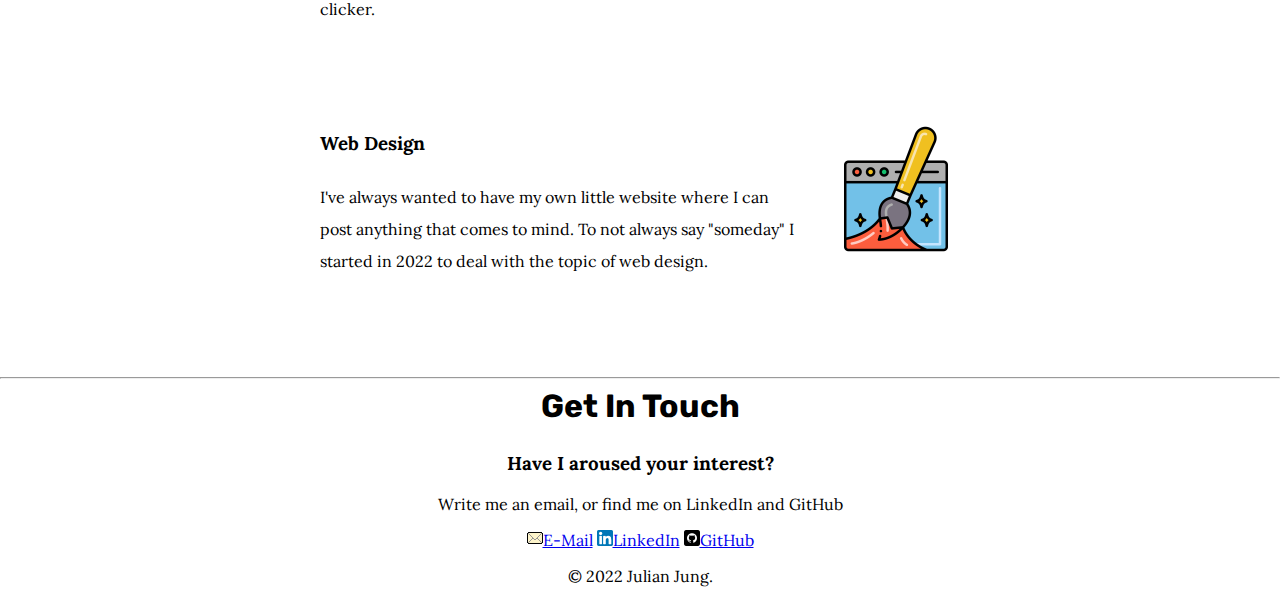
==== commit 0f04e8ab: "Fixed" ====
--- a/CSS - My Site/index.html
+++ b/CSS - My Site/index.html
@@ -35,19 +35,17 @@
       <div class="skill-row">
         <img class="code-img" src="images/code.png" alt="skill-img">
         <h3>Coding</h3>
-        <p class="skill-text">The language in which I have the most knowledge is Python.
-          I have already programmed smaller console based applications like a "lottery number generator" or an "autoclicker".
-          I also have basic knowledge in Flutter / Dart, Java and C#.</p>
+        <p class="skill-text">During my studies I had the first contact with Python to analyze data.
+          Because this aroused my interest in programming, I then started to deepen the knowledge
+          I had gained and wrote my first small console-based programs, such as a lotto number generator or an auto-clicker.
+  </p>
       </div>
       <div class="skill-row">
-        <img class="knitting-img" src="images/knitting.png" alt="ball-of-wool">
-        <h3>Knitting</h3>
-        <p class="skill-text">During the Corona pandemic, I taught myself to knit.
-          After the (simple) scarf, I challenged myself and knitted a little teddy bear.
-          Currently I am knitting a baby sweater.
-          Lorem Ipsum.
-        asdasdasd
-      asdasdasd</p>
+        <img class="webdev-img" src="images/ui-design.png" alt="Web Design">
+        <h3>Web Design</h3>
+        <p class="skill-text">I've always wanted to have my own little website where I can post anything that comes to mind.
+          To not always say "someday" I started in 2022 to deal with the topic of web design.
+        </p>
       </div>
     </div>
     <hr>
--- a/CSS - My Site/css/styles.css
+++ b/CSS - My Site/css/styles.css
@@ -61,25 +61,24 @@
 }
 
 .code-img {
-  height: 25%;
+  margin-right: 30px;
+  width: 20%;
   float: left;
 }
 
-.knitting-img {
-  height: 25%;
-  float:right;
+.webdev-img {
+  margin-left: 30px;
+  width: 20%;
+  float: right;
 }
 
 .skill-row {
   width: 50%;
-  margin: 50px auto 500px auto;
+  margin: 100px auto;
   text-align: left;
   line-height: 2;
 }
 
-.middle-container {}
-
-.bottom-container {}
 
 .copyright {
   margin: 0 auto;
